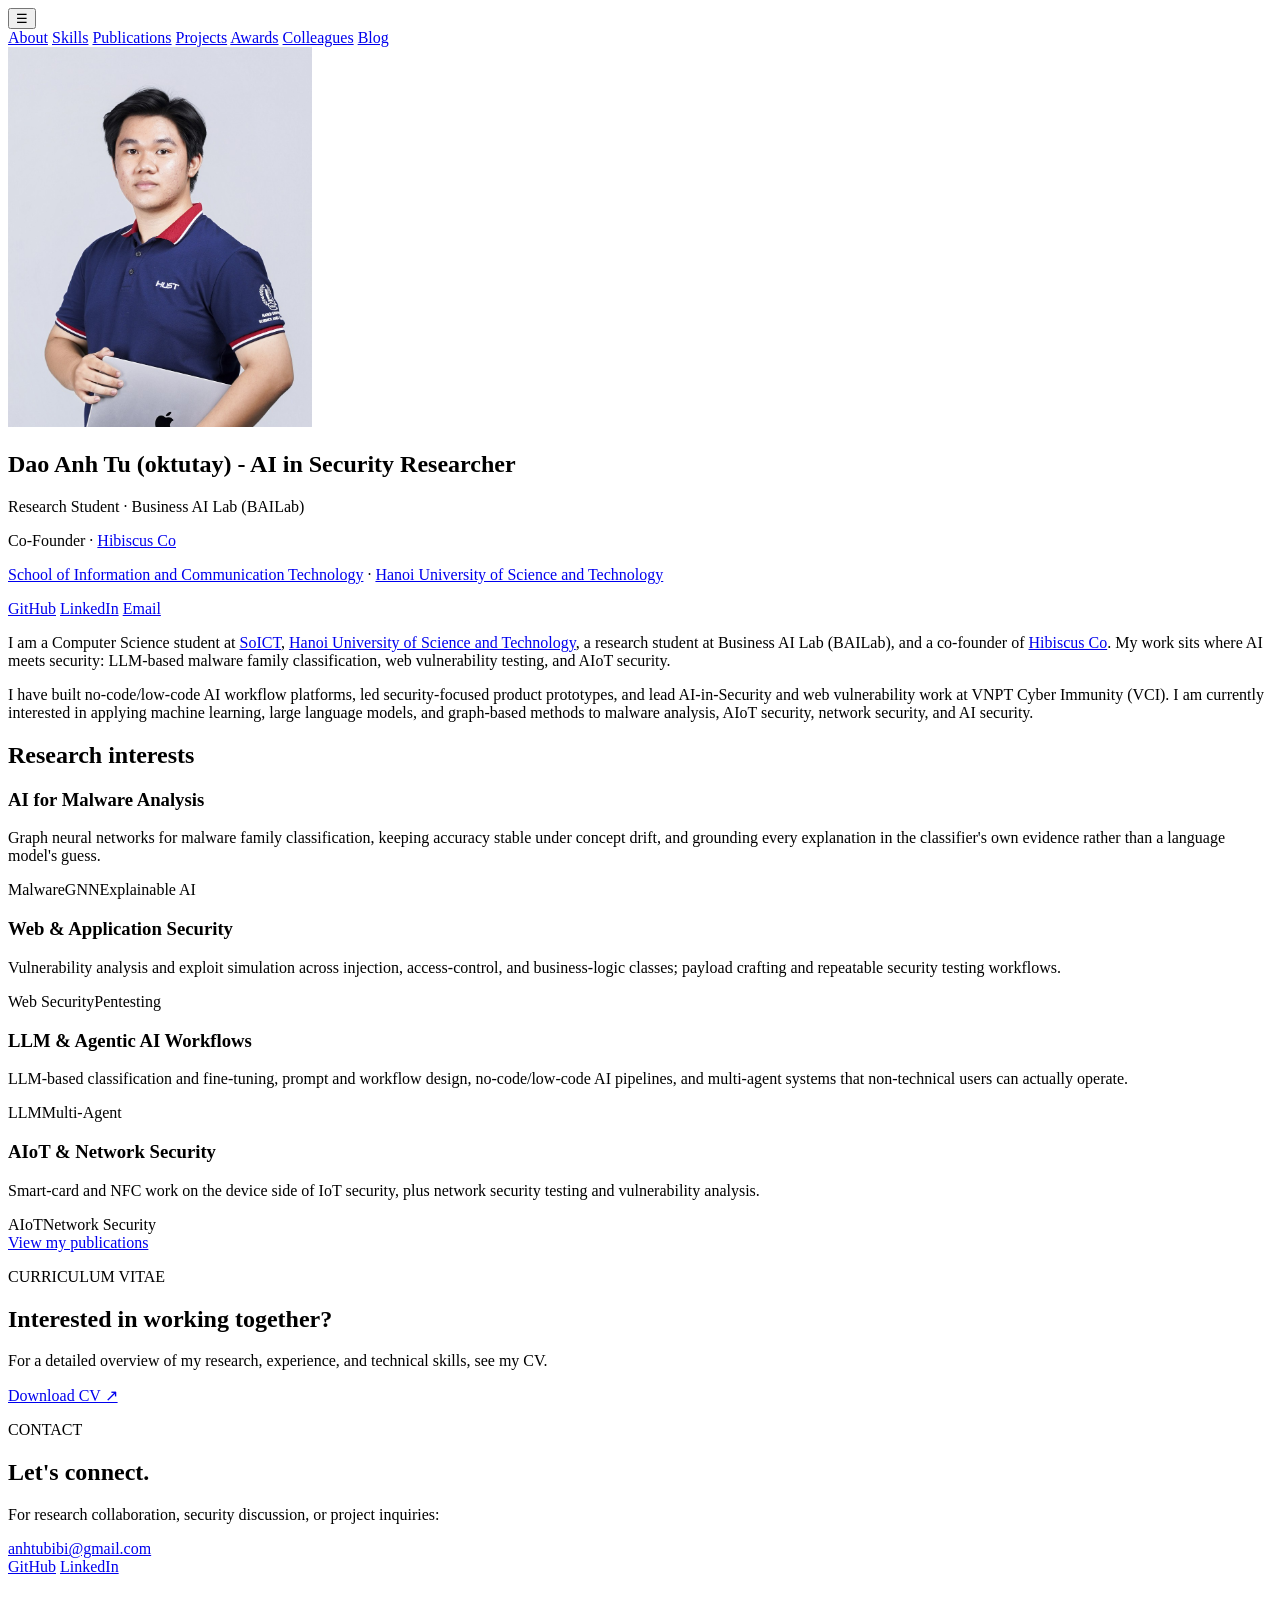
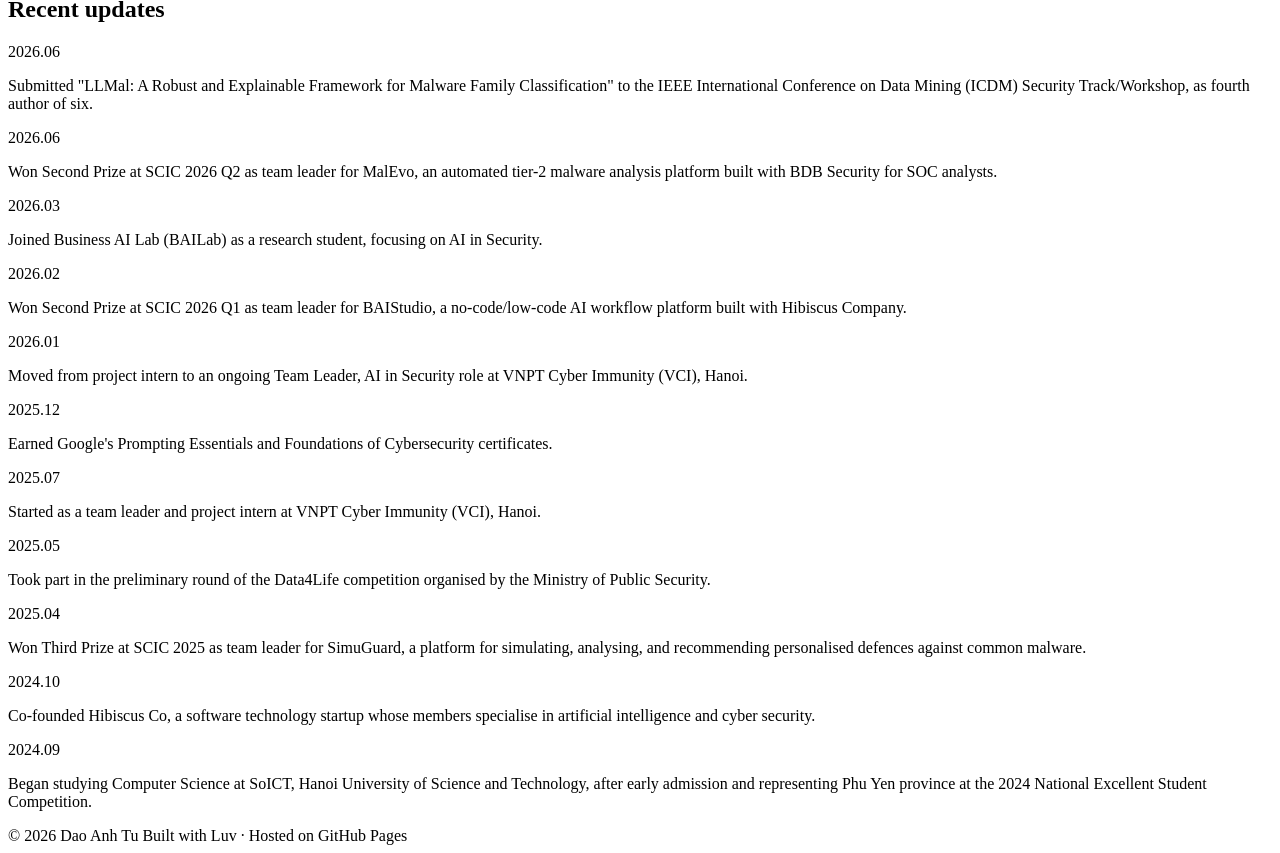
==== index.html @ 6ed65b4e "tutay" ====
<!DOCTYPE html>
<html lang="en">
<head>
  <meta charset="UTF-8">
  <meta name="viewport" content="width=device-width, initial-scale=1.0">
  <meta name="description" content="Personal website of Dao Anh Tu - AI in Security, web security, and graph-based malware analysis.">
  <meta name="author" content="Dao Anh Tu">
  <title>Dao Anh Tu's Portfolio</title>
  <link rel="icon" href="navicon.png">
  <link rel="stylesheet" href="style.css">
  <script src="script.js" defer></script>
</head>
<body>
  <header class="site-header">
    <div class="container nav-wrap">
      <button class="nav-toggle" aria-label="Toggle navigation" aria-expanded="false" aria-controls="nav">☰</button>
      <nav class="nav" id="nav">
        <a href="index.html" aria-current="page">About</a>
        <a href="skills.html">Skills</a>
        <a href="publications.html">Publications</a>
        <a href="projects.html">Projects</a>
        <a href="awards.html">Awards</a>
        <a href="colleagues.html">Colleagues</a>
        <a href="blog.html">Blog</a>
      </nav>
    </div>
  </header>

  <main>
    <section class="hero" id="home">
      <div class="container hero-grid">
        <img class="avatar" src="assets/avatar.jpg" alt="Portrait of Dao Anh Tu" height="380">
        <div class="intro">
          <h1>Dao Anh Tu (oktutay) - AI in Security Researcher</h1>
          <p class="role">Research Student · Business AI Lab (BAILab)</p>
          <p class="role">Co-Founder · <a class="inline-link" href="https://www.linkedin.com/company/hibiscus-co" target="_blank" rel="noreferrer">Hibiscus Co</a></p>
          <p class="muted"><a class="inline-link" href="https://soict.hust.edu.vn/" target="_blank" rel="noreferrer">School of Information and Communication Technology</a> · <a class="inline-link" href="https://hust.edu.vn/" target="_blank" rel="noreferrer">Hanoi University of Science and Technology</a></p>
          <div class="socials">
            <a href="https://github.com/oktutay" target="_blank" rel="noreferrer">GitHub</a>
            <a href="https://www.linkedin.com/in/anh-tu-dao/" target="_blank" rel="noreferrer">LinkedIn</a>
            <a href="mailto:anhtubibi@gmail.com">Email</a>
          </div>
          <div class="prose bio">
            <p>
              I am a Computer Science student at <a class="inline-link" href="https://soict.hust.edu.vn/" target="_blank" rel="noreferrer">SoICT</a>, <a class="inline-link" href="https://hust.edu.vn/" target="_blank" rel="noreferrer">Hanoi University of Science and Technology</a>, a research student at Business AI Lab (BAILab), and a co-founder of <a class="inline-link" href="https://www.linkedin.com/company/hibiscus-co" target="_blank" rel="noreferrer">Hibiscus Co</a>. My work sits where AI meets security: LLM-based malware family classification, web vulnerability testing, and AIoT security.
            </p>
            <p>
              I have built no-code/low-code AI workflow platforms, led security-focused product prototypes, and lead AI-in-Security and web vulnerability work at VNPT Cyber Immunity (VCI). I am currently interested in applying machine learning, large language models, and graph-based methods to malware analysis, AIoT security, network security, and AI security.
            </p>
          </div>
        </div>
      </div>
    </section>

    <section class="dark-section" id="research">
      <div class="container">
        <div class="section-heading">
          <h2>Research interests</h2>
        </div>
        <div class="research-grid">
          <article class="research-card">
            <h3>AI for Malware Analysis</h3>
            <p>
              Graph neural networks for malware family classification, keeping accuracy stable under concept drift, and grounding every explanation in the classifier's own evidence rather than a language model's guess.
            </p>
            <div class="tags"><span>Malware</span><span>GNN</span><span>Explainable AI</span></div>
          </article>
          <article class="research-card">
            <h3>Web &amp; Application Security</h3>
            <p>
              Vulnerability analysis and exploit simulation across injection, access-control, and business-logic classes; payload crafting and repeatable security testing workflows.
            </p>
            <div class="tags"><span>Web Security</span><span>Pentesting</span></div>
          </article>
          <article class="research-card">
            <h3>LLM &amp; Agentic AI Workflows</h3>
            <p>
              LLM-based classification and fine-tuning, prompt and workflow design, no-code/low-code AI pipelines, and multi-agent systems that non-technical users can actually operate.
            </p>
            <div class="tags"><span>LLM</span><span>Multi-Agent</span></div>
          </article>
          <article class="research-card">
            <h3>AIoT &amp; Network Security</h3>
            <p>
              Smart-card and NFC work on the device side of IoT security, plus network security testing and vulnerability analysis.
            </p>
            <div class="tags"><span>AIoT</span><span>Network Security</span></div>
          </article>
        </div>
        <div class="research-actions">
          <a class="button outline" href="publications.html">View my publications</a>
        </div>
      </div>
    </section>

    <section class="dark-section" id="cv">
      <div class="container cv-section">
        <div>
          <p class="section-label">CURRICULUM VITAE</p>
          <h2>Interested in working together?</h2>
          <p>For a detailed overview of my research, experience, and technical skills, see my CV.</p>
        </div>
        <a class="button light" href="assets/DaoAnhTu_CV.pdf" target="_blank" rel="noreferrer">Download CV ↗</a>
      </div>
    </section>

    <section id="contact">
      <div class="container contact">
        <p class="section-label">CONTACT</p>
        <h2>Let's connect.</h2>
        <p>For research collaboration, security discussion, or project inquiries:</p>
        <a class="email" href="mailto:anhtubibi@gmail.com">anhtubibi@gmail.com</a>
        <div class="socials large">
          <a href="https://github.com/oktutay" target="_blank" rel="noreferrer">GitHub</a>
          <a href="https://www.linkedin.com/in/anh-tu-dao/" target="_blank" rel="noreferrer">LinkedIn</a>
        </div>
      </div>
    </section>

    <section id="news">
      <div class="container section-grid">
        <h2>Recent updates</h2>
        <div class="timeline">
          <div class="timeline-item"><time>2026.06</time><p>Submitted "LLMal: A Robust and Explainable Framework for Malware Family Classification" to the IEEE International Conference on Data Mining (ICDM) Security Track/Workshop, as fourth author of six.</p></div>
          <div class="timeline-item"><time>2026.06</time><p>Won Second Prize at SCIC 2026 Q2 as team leader for MalEvo, an automated tier-2 malware analysis platform built with BDB Security for SOC analysts.</p></div>
          <div class="timeline-item"><time>2026.03</time><p>Joined Business AI Lab (BAILab) as a research student, focusing on AI in Security.</p></div>
          <div class="timeline-item"><time>2026.02</time><p>Won Second Prize at SCIC 2026 Q1 as team leader for BAIStudio, a no-code/low-code AI workflow platform built with Hibiscus Company.</p></div>
          <div class="timeline-item"><time>2026.01</time><p>Moved from project intern to an ongoing Team Leader, AI in Security role at VNPT Cyber Immunity (VCI), Hanoi.</p></div>
          <div class="timeline-item"><time>2025.12</time><p>Earned Google's Prompting Essentials and Foundations of Cybersecurity certificates.</p></div>
          <div class="timeline-item"><time>2025.07</time><p>Started as a team leader and project intern at VNPT Cyber Immunity (VCI), Hanoi.</p></div>
          <div class="timeline-item"><time>2025.05</time><p>Took part in the preliminary round of the Data4Life competition organised by the Ministry of Public Security.</p></div>
          <div class="timeline-item"><time>2025.04</time><p>Won Third Prize at SCIC 2025 as team leader for SimuGuard, a platform for simulating, analysing, and recommending personalised defences against common malware.</p></div>
          <div class="timeline-item"><time>2024.10</time><p>Co-founded Hibiscus Co, a software technology startup whose members specialise in artificial intelligence and cyber security.</p></div>
          <div class="timeline-item"><time>2024.09</time><p>Began studying Computer Science at SoICT, Hanoi University of Science and Technology, after early admission and representing Phu Yen province at the 2024 National Excellent Student Competition.</p></div>
        </div>
      </div>
    </section>
  </main>

  <footer>
    <div class="container footer-wrap">
      <span>© 2026 Dao Anh Tu</span>
      <span>Built with Luv · Hosted on GitHub Pages</span>
    </div>
  </footer>
</body>
</html>
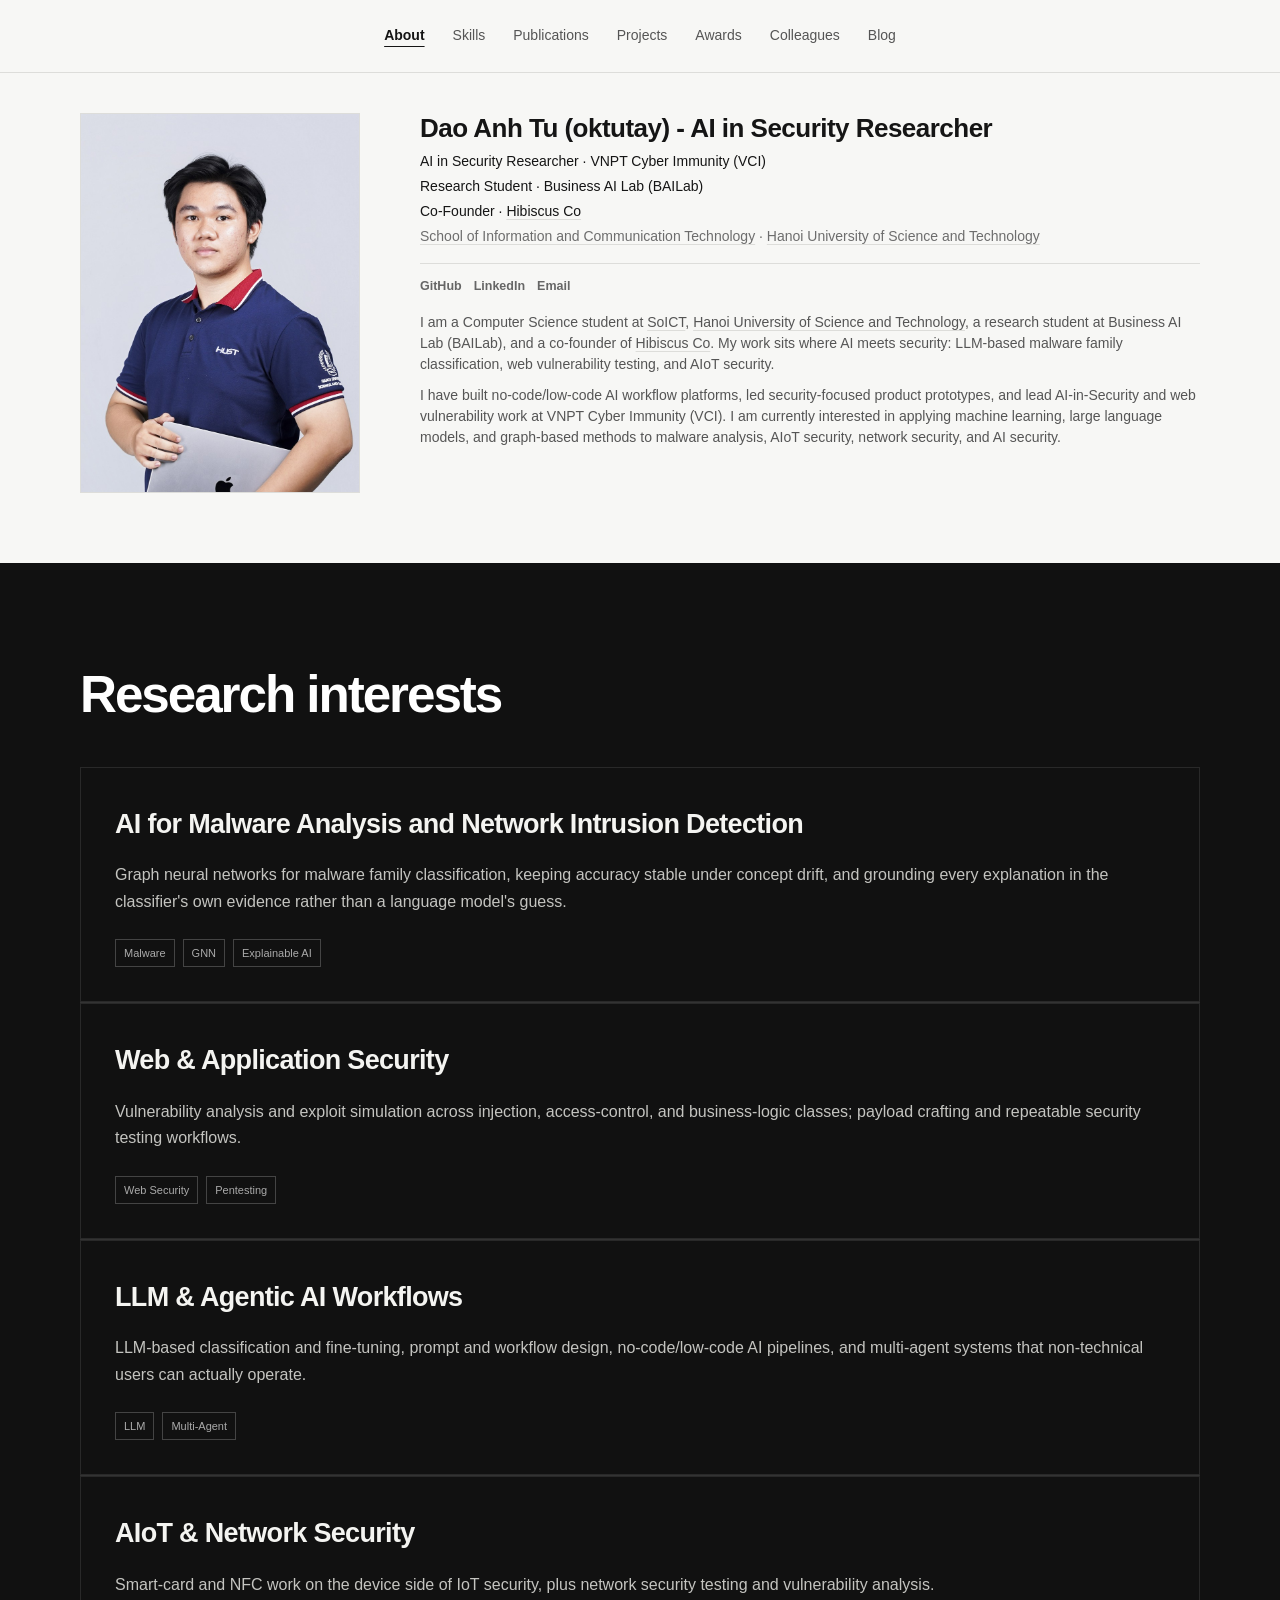
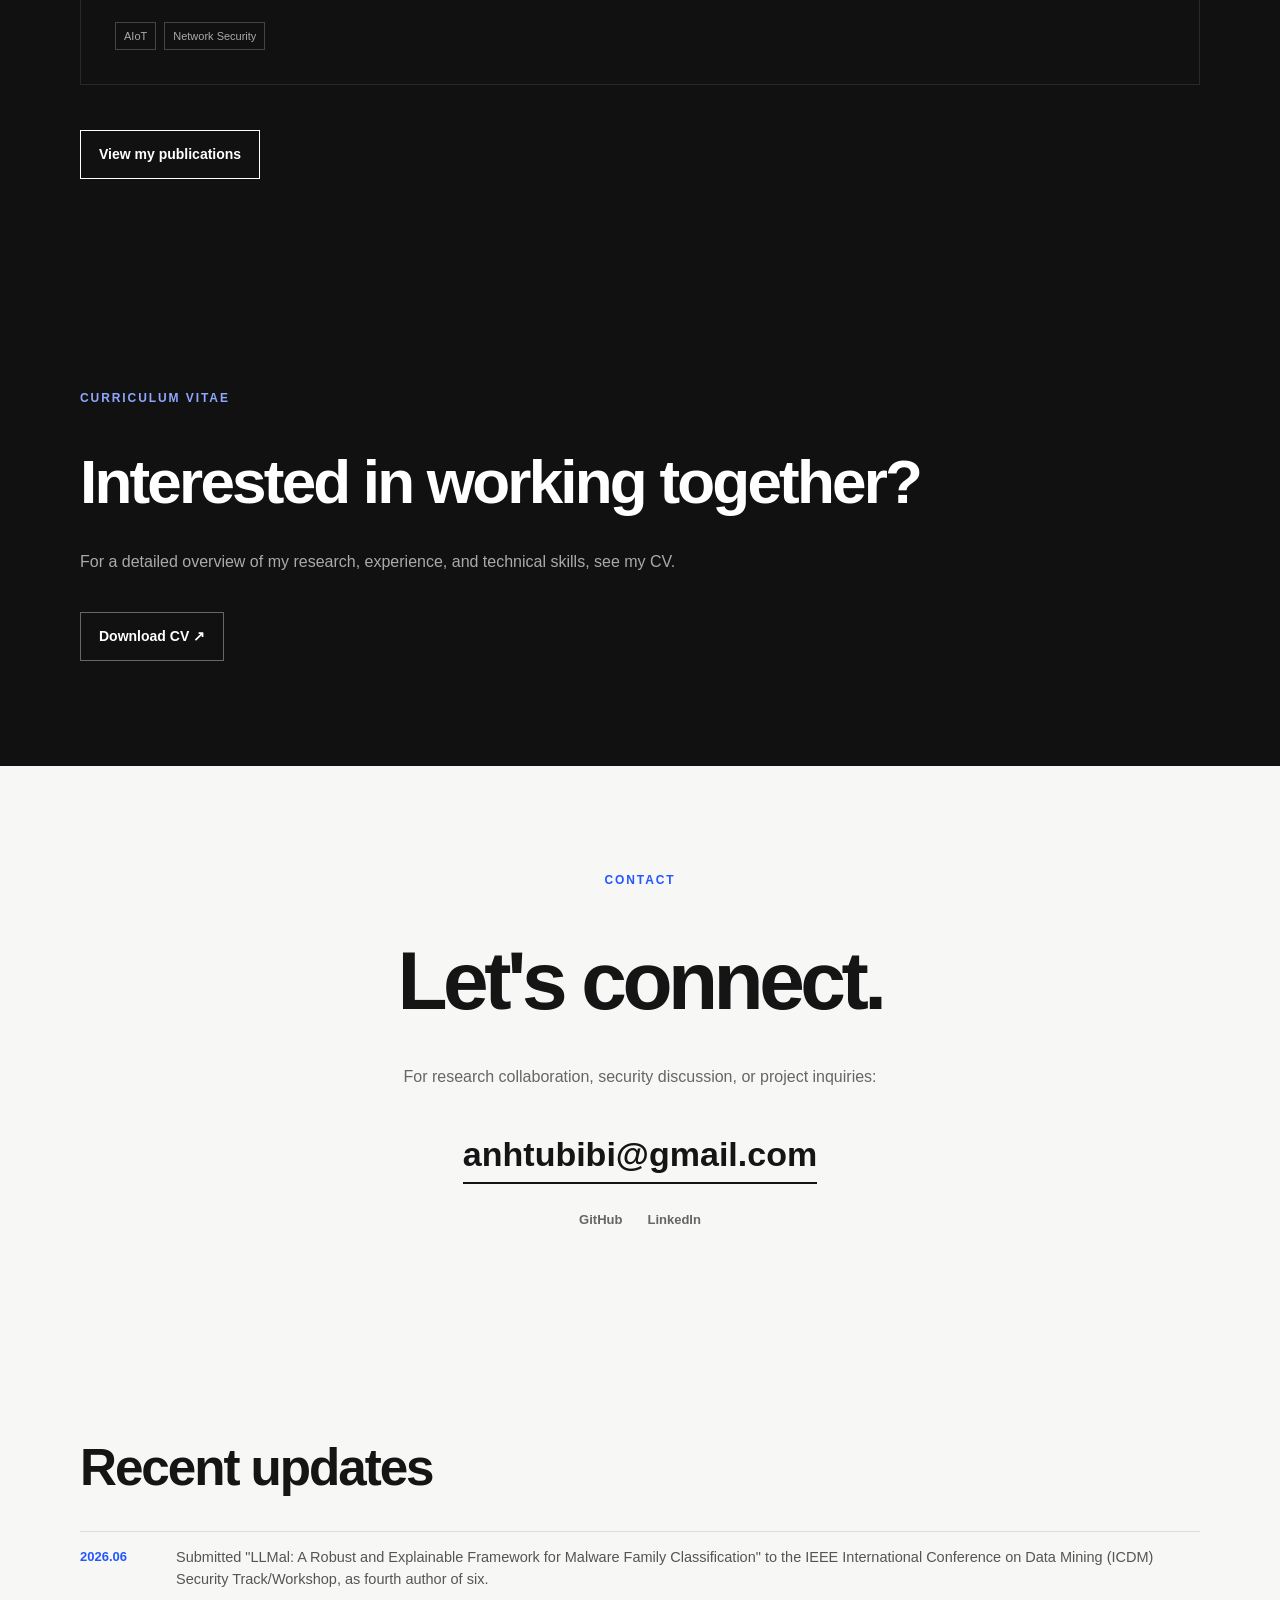
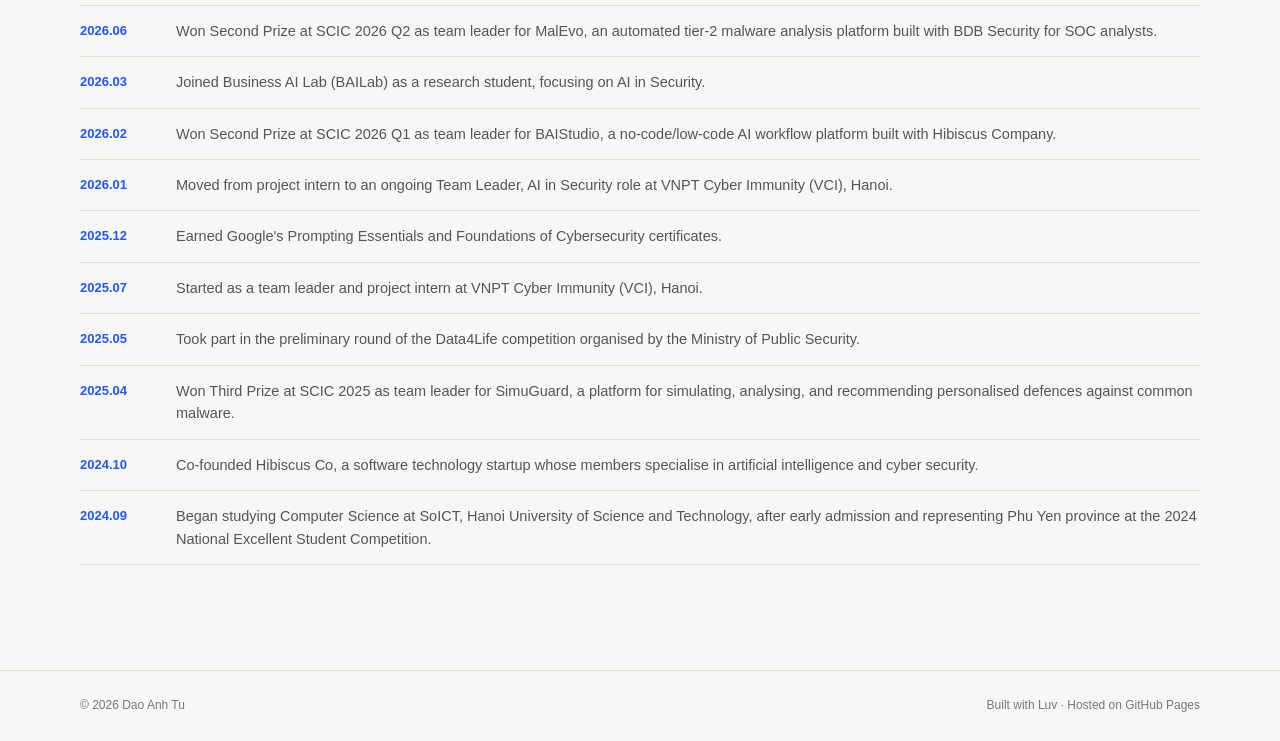
==== commit 7e8bed24: "hehe" ====
--- a/index.html
+++ b/index.html
@@ -32,6 +32,7 @@
         <img class="avatar" src="assets/avatar.jpg" alt="Portrait of Dao Anh Tu" height="380">
         <div class="intro">
           <h1>Dao Anh Tu (oktutay) - AI in Security Researcher</h1>
+          <p class="role">AI in Security Researcher · VNPT Cyber Immunity (VCI)</p>
           <p class="role">Research Student · Business AI Lab (BAILab)</p>
           <p class="role">Co-Founder · <a class="inline-link" href="https://www.linkedin.com/company/hibiscus-co" target="_blank" rel="noreferrer">Hibiscus Co</a></p>
           <p class="muted"><a class="inline-link" href="https://soict.hust.edu.vn/" target="_blank" rel="noreferrer">School of Information and Communication Technology</a> · <a class="inline-link" href="https://hust.edu.vn/" target="_blank" rel="noreferrer">Hanoi University of Science and Technology</a></p>
@@ -59,7 +60,7 @@
         </div>
         <div class="research-grid">
           <article class="research-card">
-            <h3>AI for Malware Analysis</h3>
+            <h3>AI for Malware Analysis and Network Intrusion Detection</h3>
             <p>
               Graph neural networks for malware family classification, keeping accuracy stable under concept drift, and grounding every explanation in the classifier's own evidence rather than a language model's guess.
             </p>
--- a/style.css
+++ b/style.css
@@ -0,0 +1,644 @@
+:root {
+  --bg: #f7f7f5;
+  --surface: #ffffff;
+  --text: #151515;
+  --muted: #6d6d6d;
+  --line: #ddddda;
+  --dark: #111111;
+  --dark-muted: #a8a8a8;
+  --accent: #2457ff;
+  --max: 1120px;
+}
+
+* { box-sizing: border-box; }
+
+html { scroll-behavior: smooth; }
+
+body {
+  margin: 0;
+  background: var(--bg);
+  color: var(--text);
+  font-family: Inter, ui-sans-serif, -apple-system, BlinkMacSystemFont, "Segoe UI", sans-serif;
+  line-height: 1.65;
+  min-height: 100vh;
+  display: flex;
+  flex-direction: column;
+}
+
+main { flex: 1; }
+
+a { color: inherit; }
+
+p { max-width: 100%; }
+
+.container {
+  width: min(var(--max), calc(100% - 48px));
+  margin: 0 auto;
+}
+
+.site-header {
+  position: sticky;
+  top: 0;
+  z-index: 20;
+  background: rgba(247,247,245,.94);
+  backdrop-filter: blur(12px);
+  border-bottom: 1px solid var(--line);
+}
+
+.nav-wrap {
+  min-height: 72px;
+  display: flex;
+  align-items: center;
+  justify-content: center;
+}
+
+.nav {
+  display: flex;
+  gap: 28px;
+}
+
+.nav a {
+  color: #555;
+  text-decoration: none;
+  font-size: 14px;
+  text-underline-offset: 6px;
+  text-decoration-thickness: 2px;
+}
+
+.nav a:hover { color: var(--text); }
+
+.nav a[aria-current="page"] {
+  color: var(--text);
+  font-weight: 700;
+  text-decoration: underline;
+}
+
+.socials a:hover, .text-link:hover { color: var(--accent); }
+
+.nav-toggle {
+  display: none;
+  border: 0;
+  background: transparent;
+  font-size: 22px;
+}
+
+.hero { padding: 40px 0 70px; }
+
+#experience, #publications, #projects, #awards, #blog, #post {
+  padding-top: 40px;
+}
+
+.hero-grid {
+  display: grid;
+  grid-template-columns: 280px 1fr;
+  gap: 60px;
+  align-items: start;
+}
+
+.intro { text-align: left; }
+
+.intro h1 {
+  font-size: 26px;
+  line-height: 1.2;
+  letter-spacing: -.02em;
+  margin: 0 0 6px;
+}
+
+.intro .role, .intro .muted { margin: 2px 0; font-size: 14px; }
+
+.intro .socials {
+  margin-top: 14px;
+  padding-top: 12px;
+  border-top: 1px solid var(--line);
+}
+.intro .socials a { font-size: 12.5px; }
+
+.intro .bio { margin-top: 16px; }
+.intro .bio p {
+  font-size: 14px;
+  line-height: 1.5;
+  margin: 0;
+}
+.intro .bio p + p { margin-top: 10px; }
+
+.section-label {
+  font-size: 12px;
+  font-weight: 800;
+  letter-spacing: .16em;
+  color: var(--accent);
+  margin: 0 0 22px;
+}
+
+.socials, .paper-links {
+  display: flex;
+  flex-wrap: wrap;
+  gap: 12px;
+  align-items: center;
+}
+
+.button {
+  display: inline-block;
+  padding: 12px 18px;
+  border: 1px solid var(--text);
+  text-decoration: none;
+  font-size: 14px;
+  font-weight: 700;
+  transition: .2s ease;
+}
+
+.button.primary { background: var(--text); color: white; }
+.button.secondary { background: transparent; }
+.button:hover { transform: translateY(-2px); }
+
+.socials a {
+  font-size: 13px;
+  color: #666;
+  text-decoration: none;
+  font-weight: 600;
+}
+
+.avatar {
+  display: block;
+  width: 100%;
+  aspect-ratio: 4 / 5;
+  object-fit: cover;
+  object-position: center 30%;
+  background: #e9e9e5;
+  border: 1px solid var(--line);
+}
+
+.muted { color: var(--muted); font-size: 14px; }
+
+.text-link {
+  color: var(--accent);
+  text-decoration: none;
+  font-weight: 700;
+  font-size: 14px;
+}
+
+section { padding: 105px 0; }
+
+.section-grid {
+  display: grid;
+  gap: 36px;
+}
+
+.section-grid h2, .section-heading h2 {
+  font-size: clamp(34px, 4vw, 52px);
+  line-height: 1.05;
+  letter-spacing: -.04em;
+  margin: 0;
+}
+
+.prose {
+  font-size: 18px;
+  color: #555;
+}
+
+.dark-section {
+  background: var(--dark);
+  color: white;
+}
+
+.dark-section .section-label { color: #8fa7ff; }
+
+.section-heading {
+  display: flex;
+  align-items: end;
+  justify-content: space-between;
+  gap: 30px;
+  margin-bottom: 45px;
+}
+
+.section-heading > p { color: var(--dark-muted); }
+
+.research-grid {
+  display: grid;
+  gap: 1px;
+  background: #333;
+}
+
+.research-card {
+  padding: 34px;
+  background: var(--dark);
+  border: 1px solid #292929;
+}
+
+.research-card h3 {
+  font-size: 27px;
+  margin: 0 0 13px;
+  letter-spacing: -.025em;
+  color: #f4f4f1;
+}
+
+.research-card p { color: #c4c4c0; }
+
+.tags { display: flex; gap: 8px; margin-top: 24px; flex-wrap: wrap; }
+.tags span {
+  border: 1px solid var(--line);
+  background: var(--surface);
+  color: #666;
+  padding: 4px 8px;
+  font-size: 11px;
+}
+.dark-section .tags span { border-color: #444; background: transparent; color: #aaa; }
+.paper .tags { margin-top: 14px; }
+
+.paper {
+  display: grid;
+  grid-template-columns: 90px 1fr;
+  gap: 30px;
+  padding: 34px 0;
+  border-top: 1px solid var(--line);
+}
+
+.paper h3 {
+  max-width: 820px;
+  font-size: 23px;
+  line-height: 1.3;
+  margin: 0 0 9px;
+}
+
+.paper-year { font-weight: 800; color: var(--accent); }
+.authors, .venue { margin: 5px 0; color: #666; }
+.venue { font-size: 14px; }
+
+.paper-links { margin-top: 18px; }
+.paper-links a {
+  font-size: 12px;
+  font-weight: 800;
+  border-bottom: 1px solid currentColor;
+  text-decoration: none;
+}
+
+.post-link { color: inherit; text-decoration: none; }
+.post-link:hover { color: var(--accent); }
+
+.gallery-grid {
+  display: grid;
+  grid-template-columns: repeat(2, 1fr);
+  gap: 12px;
+}
+.gallery-item {
+  display: block;
+  border: 1px solid var(--line);
+}
+.gallery-item img {
+  display: block;
+  width: 100%;
+  aspect-ratio: 4 / 3;
+  object-fit: cover;
+  background: #e9e9e5;
+  transition: opacity .2s ease;
+}
+.gallery-item:hover img { opacity: .85; }
+
+body.lightbox-open { overflow: hidden; }
+
+.lightbox-overlay {
+  position: fixed;
+  inset: 0;
+  z-index: 1000;
+  display: flex;
+  align-items: center;
+  justify-content: center;
+  padding: 40px;
+  background: rgba(0, 0, 0, .88);
+  cursor: zoom-out;
+}
+.lightbox-overlay[hidden] { display: none; }
+
+.lightbox-overlay img {
+  display: block;
+  max-width: 100%;
+  max-height: 100%;
+  width: auto;
+  height: auto;
+  object-fit: contain;
+  cursor: default;
+  box-shadow: 0 30px 80px rgba(0, 0, 0, .5);
+}
+
+.lightbox-close {
+  position: absolute;
+  top: 20px;
+  right: 24px;
+  width: 40px;
+  height: 40px;
+  border: 1px solid rgba(255, 255, 255, .4);
+  background: transparent;
+  color: white;
+  font-size: 24px;
+  line-height: 1;
+  cursor: pointer;
+  transition: .2s ease;
+}
+.lightbox-close:hover { background: white; color: black; border-color: white; }
+
+.post-body { max-width: 700px; }
+.post-body .back-link { display: inline-block; margin-bottom: 30px; }
+.post-body h2 {
+  font-size: clamp(30px, 4vw, 42px);
+  line-height: 1.05;
+  letter-spacing: -.04em;
+  margin: 8px 0 30px;
+}
+
+.alt-section { background: #ecece8; }
+
+.award {
+  color: var(--accent);
+  font-size: 14px;
+  font-weight: 700;
+  margin: 8px 0;
+}
+
+.project-grid {
+  display: grid;
+  gap: 18px;
+}
+
+.project-card {
+  padding: 27px;
+  background: var(--surface);
+  border: 1px solid var(--line);
+  display: flex;
+  flex-direction: column;
+}
+
+.project-card.award-card h3 { margin: 0 0 4px; }
+
+.award-gallery {
+  display: grid;
+  grid-template-columns: repeat(3, 1fr);
+  gap: 8px;
+  margin-top: 20px;
+}
+
+.award-card .award-tag {
+  margin: 16px 0 0;
+  font-size: 10px;
+  letter-spacing: .12em;
+  font-weight: 800;
+  color: #777;
+}
+
+.award-gallery img {
+  display: block;
+  width: 100%;
+  aspect-ratio: 4 / 3;
+  object-fit: cover;
+  background: #e9e9e5;
+  transition: opacity .2s ease;
+}
+
+.award-gallery a:hover img { opacity: .85; }
+
+.certs { margin-top: 60px; }
+.certs h3 { font-size: 22px; letter-spacing: -.02em; margin: 0 0 12px; }
+.certs ul { list-style: none; margin: 0; padding: 0; border-top: 1px solid var(--line); }
+.certs li {
+  display: flex;
+  justify-content: space-between;
+  gap: 16px;
+  padding: 12px 0;
+  border-bottom: 1px solid var(--line);
+  font-size: 15px;
+}
+.certs li span { color: var(--muted); font-size: 13px; white-space: nowrap; }
+
+.intro-text { max-width: 640px; margin: -10px 0 0; }
+
+.people-group { margin-top: 60px; }
+.people-group:first-of-type { margin-top: 45px; }
+.people-group h3 { font-size: 22px; letter-spacing: -.02em; margin: 0 0 4px; }
+.people-group.certs h3 { margin-bottom: 12px; }
+.group-note { color: var(--muted); font-size: 14px; margin: 0 0 20px; }
+
+.hibiscus-grid {
+  display: grid;
+  grid-template-columns: 1fr 1fr;
+  gap: 40px;
+  align-items: start;
+}
+
+.people-photo img {
+  display: block;
+  width: 100%;
+  aspect-ratio: 4 / 3;
+  object-fit: cover;
+  border: 1px solid var(--line);
+  background: #e9e9e5;
+}
+
+.people-row {
+  display: flex;
+  flex-wrap: wrap;
+  gap: 10px;
+  list-style: none;
+  margin: 0;
+  padding: 0;
+}
+
+.hibiscus-names.certs { margin-top: 0; }
+
+.person-chip {
+  display: inline-flex;
+  align-items: baseline;
+  gap: 5px;
+  padding: 8px 14px;
+  border: 1px solid var(--line);
+  background: var(--surface);
+  color: inherit;
+  text-decoration: none;
+  font-size: 14px;
+  font-weight: 600;
+  transition: .2s ease;
+}
+.person-chip span { color: var(--muted); font-size: 12px; font-weight: 400; }
+.person-chip:hover { border-color: var(--accent); color: var(--accent); }
+
+.project-top {
+  display: flex;
+  justify-content: space-between;
+  font-size: 10px;
+  letter-spacing: .12em;
+  font-weight: 800;
+  color: #777;
+}
+
+.project-card h3 { font-size: 28px; margin: 36px 0 12px; letter-spacing: -.035em; }
+.project-card p { color: #666; }
+.project-card .award { color: var(--accent); margin-top: 0; }.project-card a {
+  margin-top: auto;
+  color: var(--accent);
+  text-decoration: none;
+  font-weight: 750;
+  font-size: 14px;
+}
+
+.timeline { border-top: 1px solid var(--line); }
+.timeline-item {
+  display: grid;
+  grid-template-columns: 100px 1fr;
+  gap: 20px;
+  padding: 22px 0;
+  border-bottom: 1px solid var(--line);
+}
+.timeline-item time { font-weight: 800; color: var(--accent); }
+.timeline-item p { margin: 0; color: #555; }
+
+#news .timeline-item {
+  grid-template-columns: 80px 1fr;
+  gap: 16px;
+  padding: 14px 0;
+}
+#news .timeline-item time { font-size: 13px; }
+#news .timeline-item p { font-size: 14.5px; line-height: 1.55; }
+
+.block + .block { margin-top: 90px; }
+
+.entry { grid-template-columns: 220px 1fr; }
+.entry h3 { margin: 0; font-size: 19px; letter-spacing: -.01em; }
+.entry .org { color: var(--muted); font-size: 14px; margin: 2px 0 10px; }
+.entry ul { margin: 0; padding-left: 18px; color: #555; }
+.entry li + li { margin-top: 4px; }
+
+.experience-meta { display: flex; flex-direction: column; align-items: flex-start; gap: 12px; }
+.company-logo-vci-image {
+  display: block;
+  width: 48px;
+  height: 48px;
+  object-fit: cover;
+  border-radius: 10px;
+}
+.experience-role {
+  position: relative;
+  margin: 22px 0 0 8px;
+  padding: 0 0 0 22px;
+  border-left: 2px solid #d7d7d2;
+}
+.company-heading { display: flex; align-items: center; gap: 14px; }
+.company-heading h3 { margin: 0; }
+.company-heading .org { margin-bottom: 0; }
+.company-logo {
+  display: grid;
+  flex: 0 0 48px;
+  width: 48px;
+  height: 48px;
+  place-items: center;
+  border-radius: 10px;
+  background: #14235f;
+  color: #8fe8ff;
+  font-size: 12px;
+  font-weight: 800;
+  letter-spacing: .04em;
+}
+.company-logo-hibiscus { background: #fff1e4; color: #d14e1e; font-size: 24px; }
+.company-logo-vci { background: #101c68; color: #69e2ff; }
+.company-logo-image {
+  display: block;
+  flex: 0 0 auto;
+  width: 210px;
+  max-width: 210px;
+  height: 72px;
+  object-fit: contain;
+  object-position: left center;
+  border-radius: 0;
+  background: transparent;
+}
+.company-logo-hibiscus-image { max-width: 210px; }
+.experience-role::before {
+  content: "";
+  position: absolute;
+  top: 7px;
+  left: -6px;
+  width: 10px;
+  height: 10px;
+  border-radius: 50%;
+  background: #b8b8b3;
+}
+.experience-role h4 { margin: 0; font-size: 17px; }
+.experience-role p { margin: 4px 0 0; color: #555; }
+.experience-role .role-meta { color: var(--muted); font-size: 14px; }
+.experience-role .role-focus { font-weight: 700; color: var(--text); }
+
+.cv-section {
+  display: flex;
+  flex-direction: column;
+  align-items: flex-start;
+  gap: 20px;
+}
+.cv-section h2 { font-size: clamp(38px, 5vw, 62px); margin: 0 0 15px; letter-spacing: -.045em; }
+.cv-section p { color: #aaa; }
+
+.button.light { color: white; border-color: #666; white-space: nowrap; }
+.button.light:hover { background: white; color: black; }
+
+.button.outline { background: var(--dark); color: white; border-color: white; }
+.button.outline:hover { background: white; color: var(--dark); }
+
+.research-actions { margin-top: 45px; }
+
+.inline-link {
+  color: inherit;
+  text-decoration: underline;
+  text-decoration-color: var(--line);
+  text-underline-offset: 3px;
+}
+.inline-link:hover { color: var(--accent); text-decoration-color: currentColor; }
+.dark-section .inline-link, .contact .inline-link { text-decoration-color: #555; }
+
+.contact { text-align: center; }
+.contact h2 { font-size: clamp(48px, 7vw, 82px); letter-spacing: -.055em; margin: 0 0 12px; }
+.contact > p:not(.section-label) { color: #666; }
+.email {
+  display: inline-block;
+  margin: 20px 0 25px;
+  font-size: clamp(22px, 4vw, 34px);
+  font-weight: 750;
+  text-decoration: none;
+  border-bottom: 2px solid currentColor;
+}
+.socials.large { justify-content: center; gap: 25px; }
+
+footer {
+  border-top: 1px solid var(--line);
+  padding: 25px 0;
+  font-size: 12px;
+  color: #777;
+}
+.footer-wrap { display: flex; justify-content: space-between; gap: 20px; }
+
+@media (max-width: 800px) {
+  .container { width: min(var(--max), calc(100% - 32px)); }
+  .nav-wrap { justify-content: flex-end; }
+  .nav-toggle { display: block; }
+  .nav {
+    display: none;
+    position: absolute;
+    top: 72px;
+    left: 0;
+    right: 0;
+    padding: 12px 16px;
+    background: var(--bg);
+    border-bottom: 1px solid var(--line);
+    flex-direction: column;
+    gap: 0;
+  }
+  .nav a { padding: 10px 0; }
+  .nav.open { display: flex; }
+  .hero { padding: 40px 0 60px; }
+  .hero-grid { grid-template-columns: 1fr; gap: 30px; }
+  .avatar { max-width: 220px; }
+  .paper { grid-template-columns: 1fr; gap: 8px; }
+  .entry { grid-template-columns: 1fr; gap: 6px; }
+  .hibiscus-grid { grid-template-columns: 1fr; gap: 20px; }
+  .award-gallery { grid-template-columns: repeat(2, 1fr); }
+  .footer-wrap { flex-direction: column; }
+}
+
+@media (prefers-reduced-motion: reduce) {
+  html { scroll-behavior: auto; }
+  * { transition: none !important; }
+}
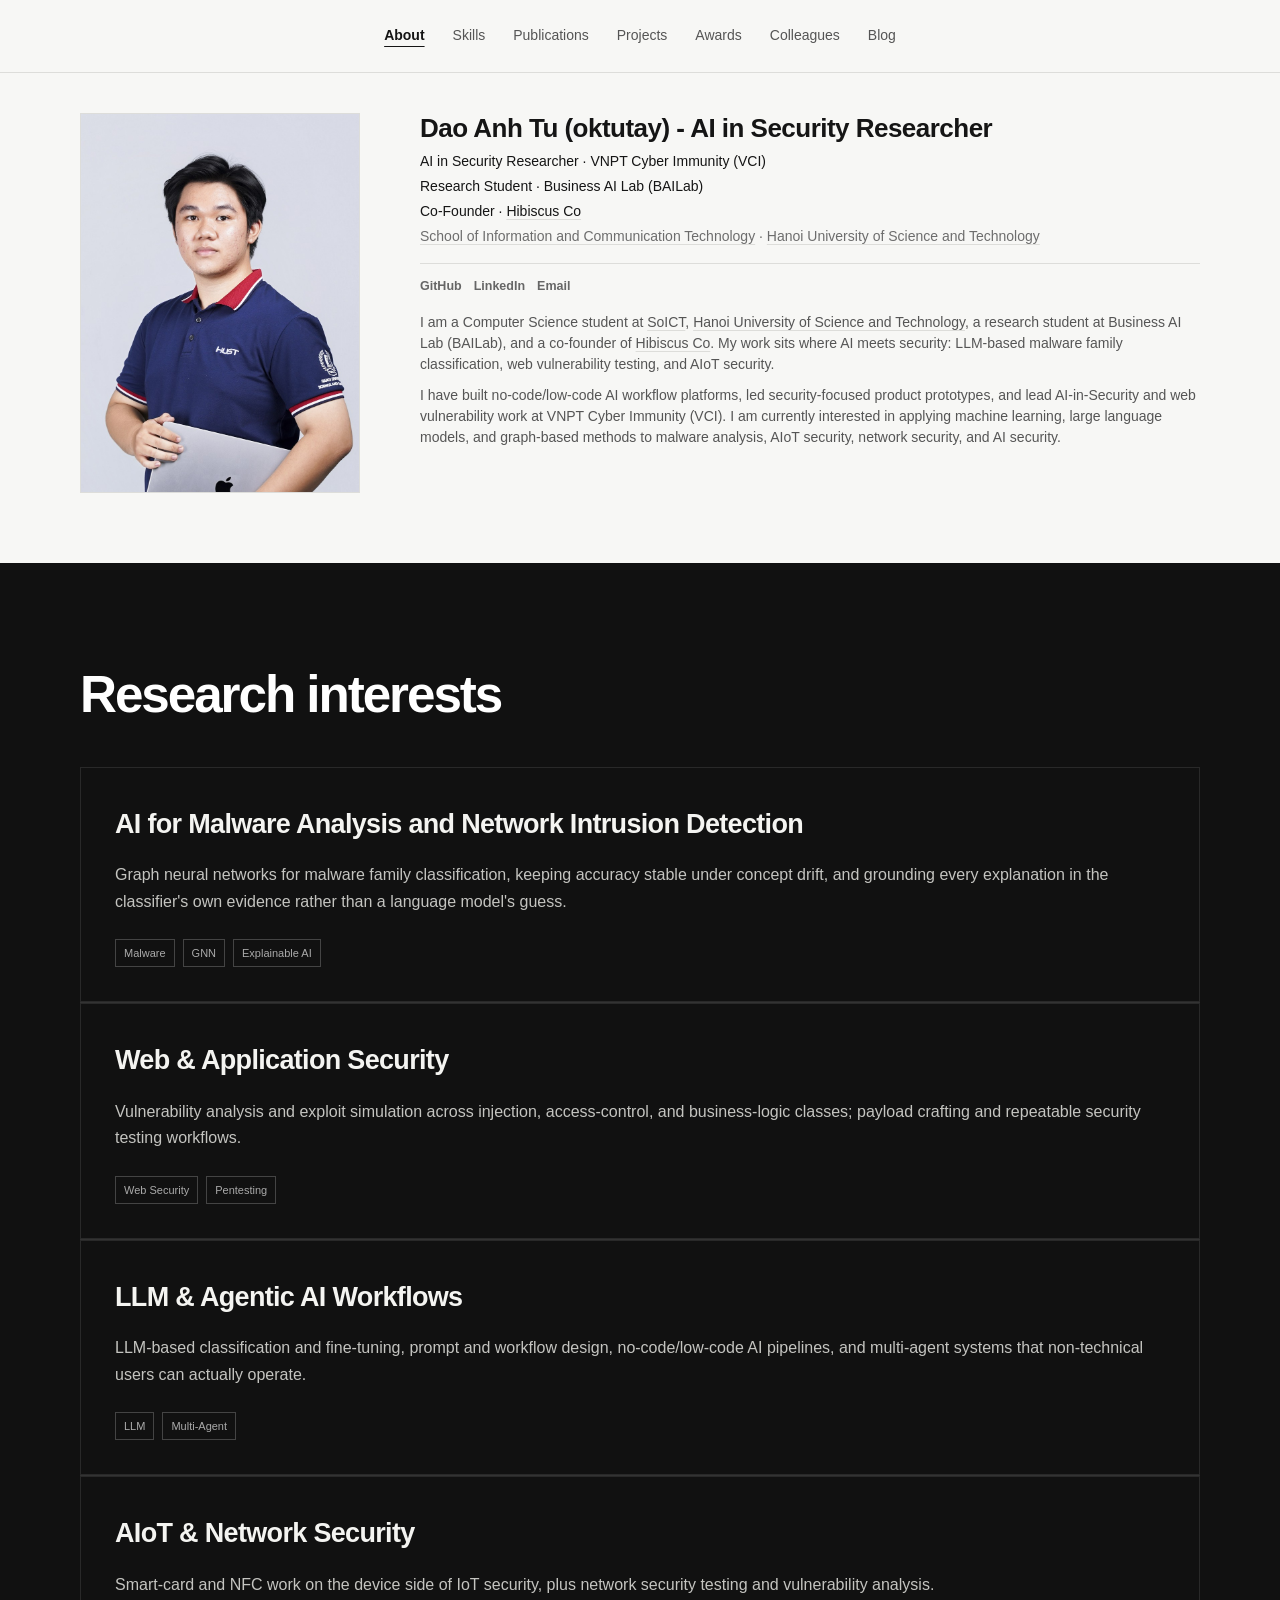
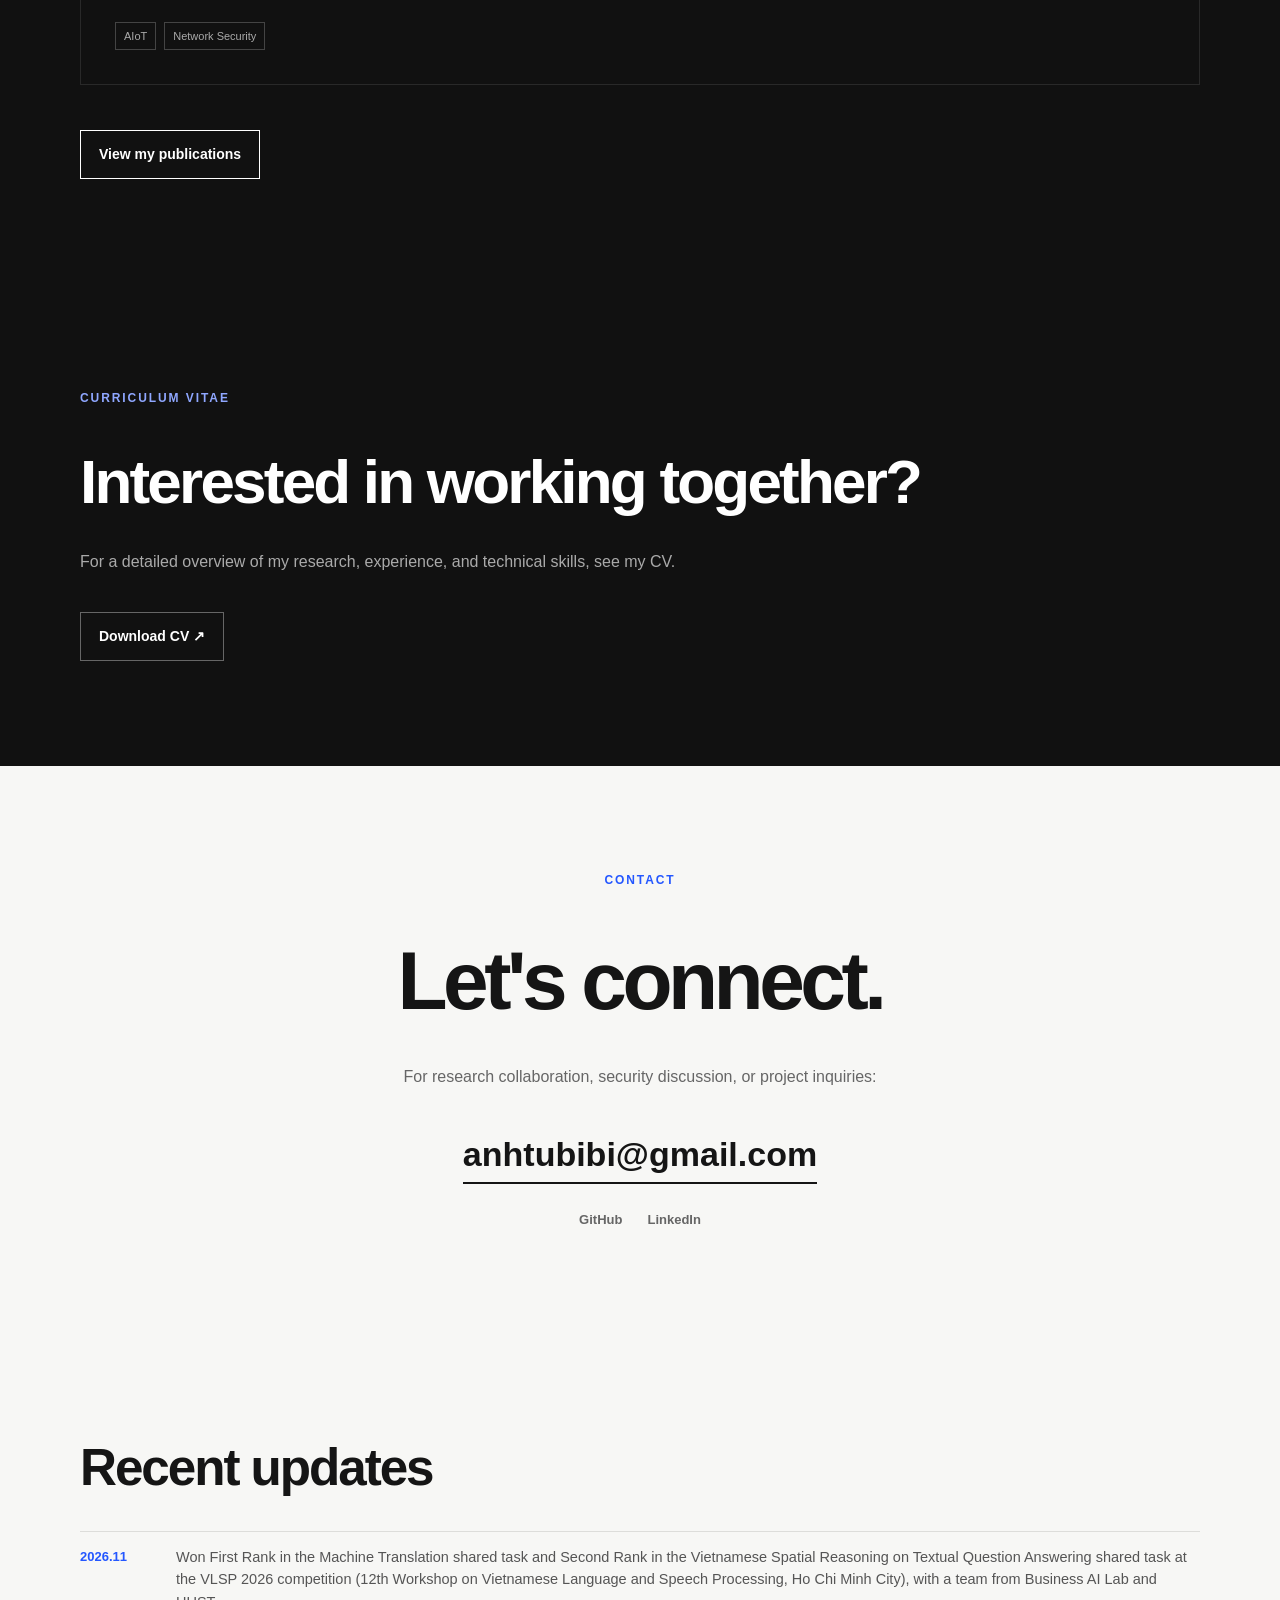
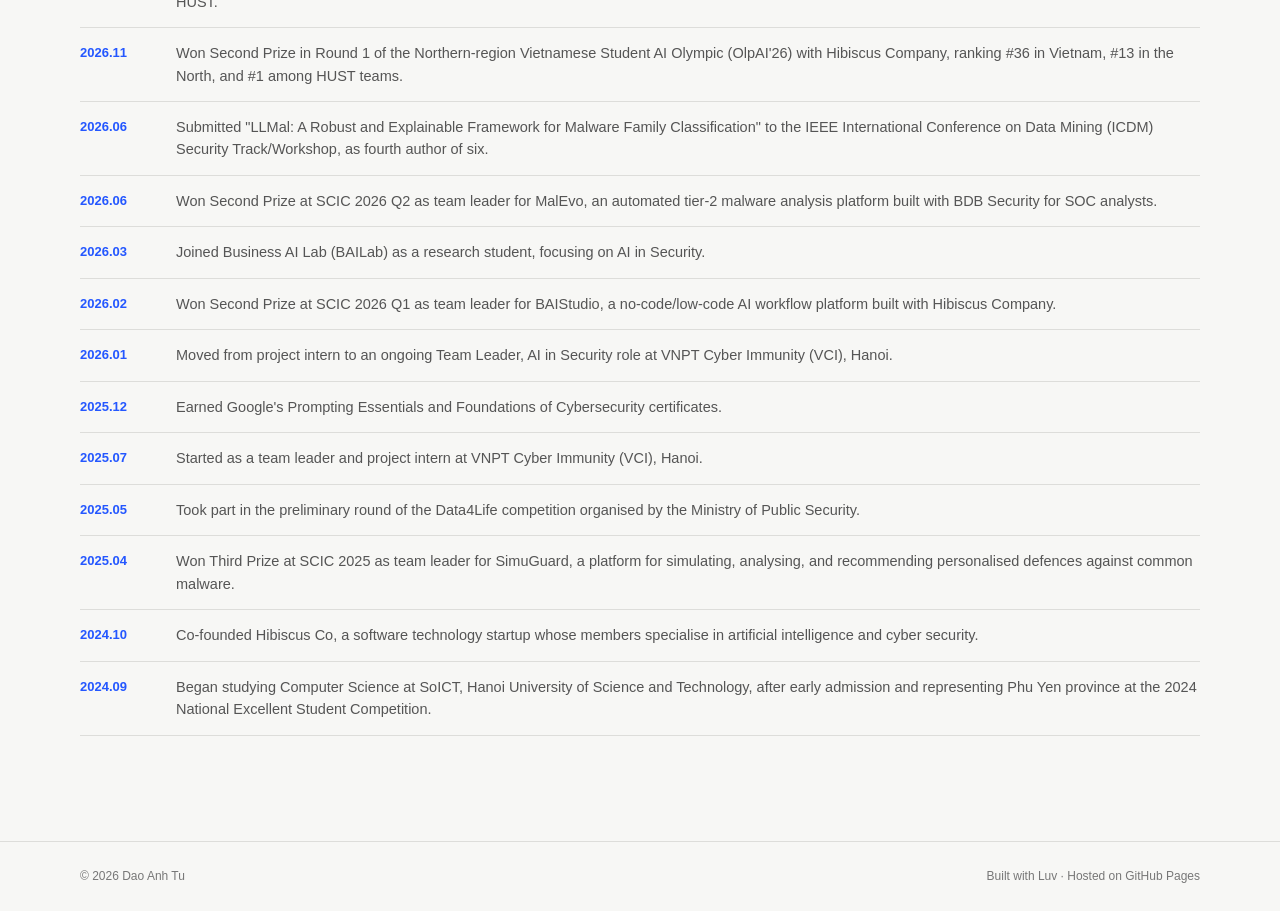
==== commit c128c535: "Add VLSP 2026 (First/Second Rank) and OlpAI'26 Second Prize; refresh CV Co-Authored-By: Claude Sonne" ====
--- a/index.html
+++ b/index.html
@@ -122,6 +122,8 @@
       <div class="container section-grid">
         <h2>Recent updates</h2>
         <div class="timeline">
+          <div class="timeline-item"><time>2026.11</time><p>Won First Rank in the Machine Translation shared task and Second Rank in the Vietnamese Spatial Reasoning on Textual Question Answering shared task at the VLSP 2026 competition (12th Workshop on Vietnamese Language and Speech Processing, Ho Chi Minh City), with a team from Business AI Lab and HUST.</p></div>
+          <div class="timeline-item"><time>2026.11</time><p>Won Second Prize in Round 1 of the Northern-region Vietnamese Student AI Olympic (OlpAI'26) with Hibiscus Company, ranking #36 in Vietnam, #13 in the North, and #1 among HUST teams.</p></div>
           <div class="timeline-item"><time>2026.06</time><p>Submitted "LLMal: A Robust and Explainable Framework for Malware Family Classification" to the IEEE International Conference on Data Mining (ICDM) Security Track/Workshop, as fourth author of six.</p></div>
           <div class="timeline-item"><time>2026.06</time><p>Won Second Prize at SCIC 2026 Q2 as team leader for MalEvo, an automated tier-2 malware analysis platform built with BDB Security for SOC analysts.</p></div>
           <div class="timeline-item"><time>2026.03</time><p>Joined Business AI Lab (BAILab) as a research student, focusing on AI in Security.</p></div>
--- a/style.css
+++ b/style.css
@@ -505,13 +505,6 @@
 .entry li + li { margin-top: 4px; }
 
 .experience-meta { display: flex; flex-direction: column; align-items: flex-start; gap: 12px; }
-.company-logo-vci-image {
-  display: block;
-  width: 48px;
-  height: 48px;
-  object-fit: cover;
-  border-radius: 10px;
-}
 .experience-role {
   position: relative;
   margin: 22px 0 0 8px;
@@ -521,33 +514,29 @@
 .company-heading { display: flex; align-items: center; gap: 14px; }
 .company-heading h3 { margin: 0; }
 .company-heading .org { margin-bottom: 0; }
-.company-logo {
-  display: grid;
-  flex: 0 0 48px;
-  width: 48px;
-  height: 48px;
-  place-items: center;
-  border-radius: 10px;
-  background: #14235f;
-  color: #8fe8ff;
-  font-size: 12px;
-  font-weight: 800;
-  letter-spacing: .04em;
-}
-.company-logo-hibiscus { background: #fff1e4; color: #d14e1e; font-size: 24px; }
-.company-logo-vci { background: #101c68; color: #69e2ff; }
+/* The source logos differ in shape and in how much padding each file bakes in,
+   so a single shared height makes them look mismatched. Cap width and height
+   per shape instead, tuned so all three read at about the same visual weight. */
 .company-logo-image {
   display: block;
   flex: 0 0 auto;
-  width: 210px;
-  max-width: 210px;
-  height: 72px;
+  width: auto;
+  max-width: 190px;
+  height: auto;
+  max-height: 44px;
   object-fit: contain;
-  object-position: left center;
-  border-radius: 0;
+  /* object-position: left center; */
   background: transparent;
 }
-.company-logo-hibiscus-image { max-width: 210px; }
+/* Square marks: taller, since their glyphs only fill the middle of the frame.
+   The solid plate also needs rounding so it reads as a badge, not a raw crop. */
+.company-logo-square {
+  max-width: 64px;
+  max-height: 64px;
+  border-radius: 12px;
+}
+/* This wordmark carries generous internal padding, so let it run taller. */
+.company-logo-hibiscus-image { max-height: 56px; }
 .experience-role::before {
   content: "";
   position: absolute;
